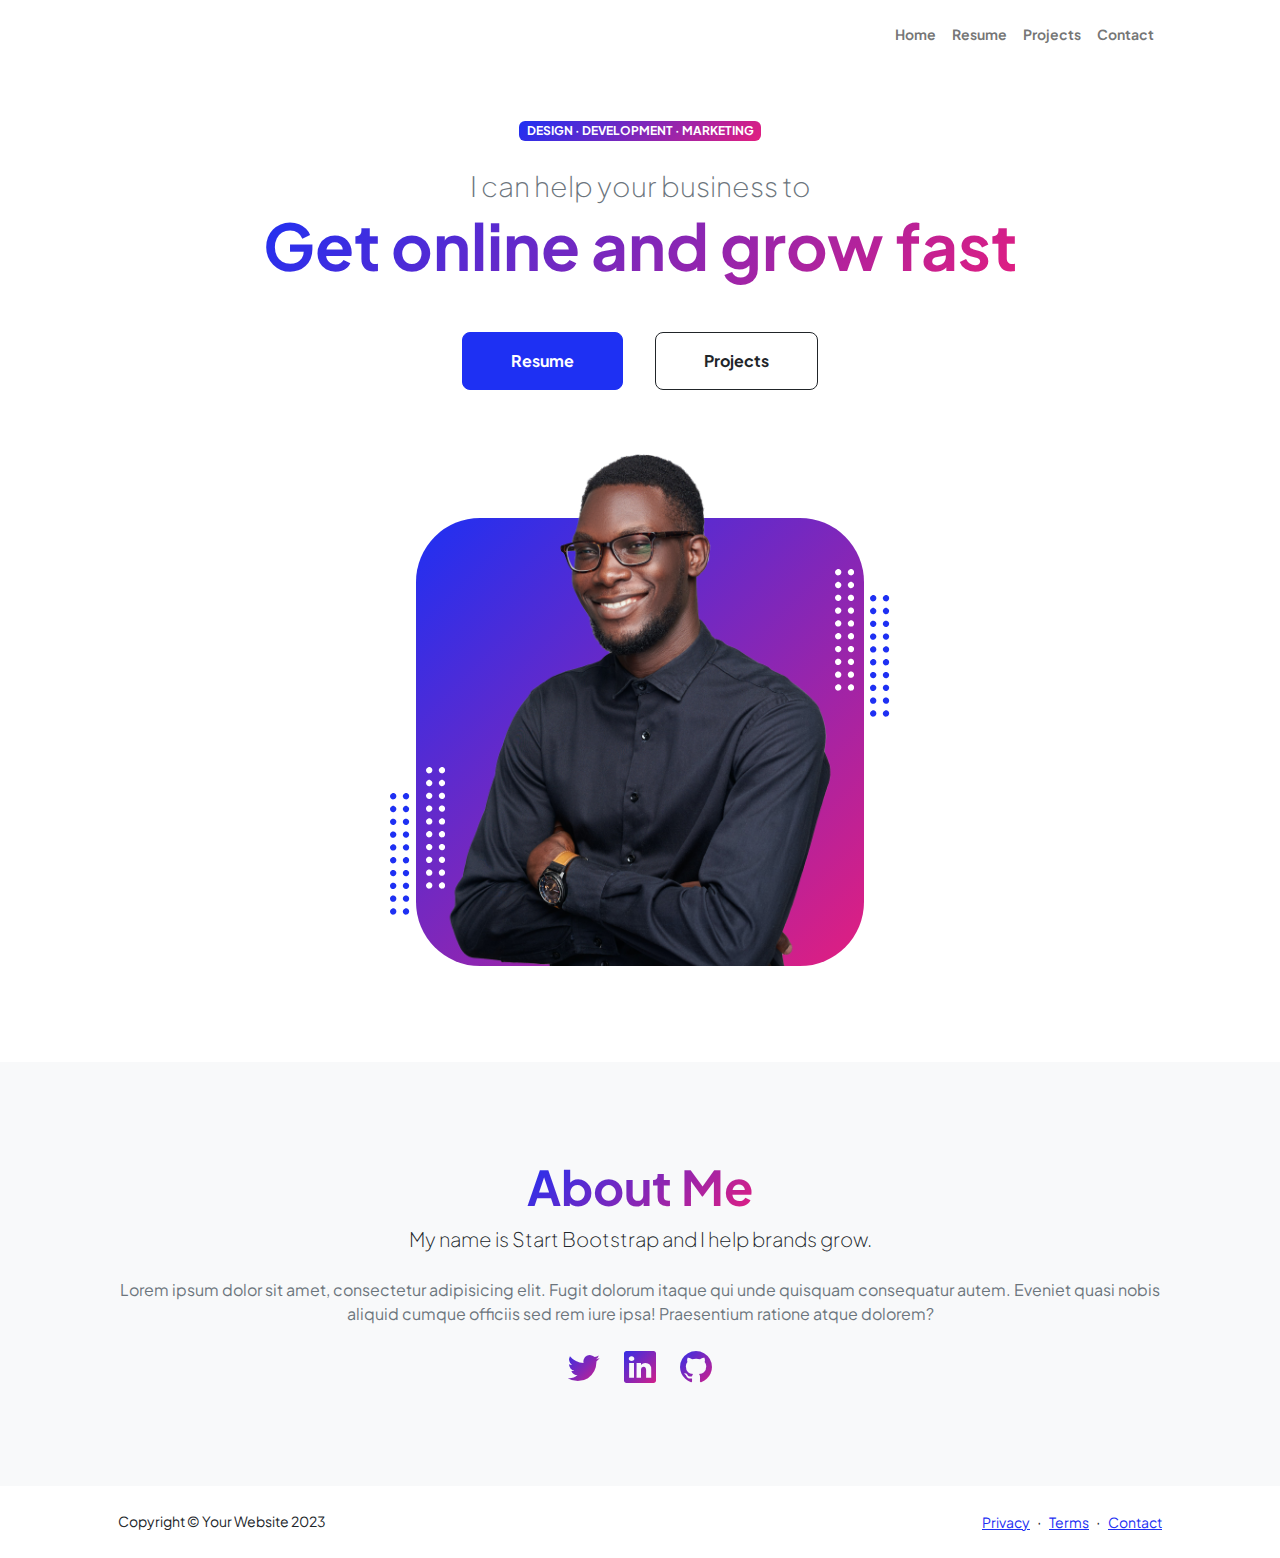
==== index.html @ 688fb5ac "subiendo el proyecto personal brand  html" ====
<!DOCTYPE html>
<html lang="en">
  <head>
    <meta charset="utf-8" />
    <meta
      name="viewport"
      content="width=device-width, initial-scale=1, shrink-to-fit=no"
    />
    <meta name="description" content="" />
    <meta name="author" content="" />
    <title>Personal - Start Bootstrap Theme</title>
    <!-- Favicon-->
    <link rel="icon" type="image/x-icon" href="assets/favicon.ico" />
    <!-- Custom Google font-->
    <link rel="preconnect" href="https://fonts.googleapis.com" />
    <link rel="preconnect" href="https://fonts.gstatic.com" crossorigin />
    <link
      href="https://fonts.googleapis.com/css2?family=Plus+Jakarta+Sans:wght@100;200;300;400;500;600;700;800;900&amp;display=swap"
      rel="stylesheet"
    />
    <!-- Bootstrap icons-->
    <link
      href="https://cdn.jsdelivr.net/npm/bootstrap-icons@1.8.1/font/bootstrap-icons.css"
      rel="stylesheet"
    />
    <!-- Core theme CSS (includes Bootstrap)-->
    <link href="css/styles.css" rel="stylesheet" />
  </head>
  <body class="d-flex flex-column h-100">
    <main class="flex-shrink-0">
      <!-- Navigation-->
      <nav class="navbar navbar-expand-lg navbar-light bg-white py-3">
        <div class="container px-5">
          <button
            class="navbar-toggler"
            type="button"
            data-bs-toggle="collapse"
            data-bs-target="#navbarSupportedContent"
            aria-controls="navbarSupportedContent"
            aria-expanded="false"
            aria-label="Toggle navigation"
          >
            <span class="navbar-toggler-icon"></span>
          </button>
          <div class="collapse navbar-collapse" id="navbarSupportedContent">
            <ul class="navbar-nav ms-auto mb-2 mb-lg-0 small fw-bolder">
              <li class="nav-item">
                <a class="nav-link" href="index.html">Home</a>
              </li>
              <li class="nav-item">
                <a class="nav-link" href="resume.html">Resume</a>
              </li>
              <li class="nav-item">
                <a class="nav-link" href="projects.html">Projects</a>
              </li>
              <li class="nav-item">
                <a class="nav-link" href="contact.html">Contact</a>
              </li>
            </ul>
          </div>
        </div>
      </nav>
      <!-- Header-->
      <header class="py-5">
        <div class="container px-5 pb-5">
          <div class="row gx-5 align-items-center">
            <div class="col-xxl-5">
              <!-- Header text content-->
              <div class="text-center text-xxl-start">
                <div
                  class="badge bg-gradient-primary-to-secondary text-white mb-4"
                >
                  <div class="text-uppercase">
                    Design &middot; Development &middot; Marketing
                  </div>
                </div>
                <div class="fs-3 fw-light text-muted">
                  I can help your business to
                </div>
                <h1 class="display-3 fw-bolder mb-5">
                  <span class="text-gradient d-inline"
                    >Get online and grow fast</span
                  >
                </h1>
                <div
                  class="d-grid gap-3 d-sm-flex justify-content-sm-center justify-content-xxl-start mb-3"
                >
                  <a
                    class="btn btn-primary btn-lg px-5 py-3 me-sm-3 fs-6 fw-bolder"
                    href="resume.html"
                    >Resume</a
                  >
                  <a
                    class="btn btn-outline-dark btn-lg px-5 py-3 fs-6 fw-bolder"
                    href="projects.html"
                    >Projects</a
                  >
                </div>
              </div>
            </div>
            <div class="col-xxl-7">
              <!-- Header profile picture-->
              <div class="d-flex justify-content-center mt-5 mt-xxl-0">
                <div class="profile bg-gradient-primary-to-secondary">
                  <!-- TIP: For best results, use a photo with a transparent background like the demo example below-->
                  <!-- Watch a tutorial on how to do this on YouTube (link)-->
                  <img class="profile-img" src="assets/profile.png" alt="..." />
                  <div class="dots-1">
                    <!-- SVG Dots-->
                    <svg
                      version="1.1"
                      xmlns="http://www.w3.org/2000/svg"
                      xmlns:xlink="http://www.w3.org/1999/xlink"
                      x="0px"
                      y="0px"
                      viewBox="0 0 191.6 1215.4"
                      style="enable-background: new 0 0 191.6 1215.4"
                      xml:space="preserve"
                    >
                      <g
                        transform="translate(0.000000,1280.000000) scale(0.100000,-0.100000)"
                      >
                        <path
                          d="M227.7,12788.6c-105-35-200-141-222-248c-43-206,163-412,369-369c155,32,275,190,260,339c-11,105-90,213-190,262        C383.7,12801.6,289.7,12808.6,227.7,12788.6z"
                        ></path>
                        <path
                          d="M1507.7,12788.6c-151-50-253-216-222-362c25-119,136-230,254-255c194-41,395,142,375,339c-11,105-90,213-190,262        C1663.7,12801.6,1569.7,12808.6,1507.7,12788.6z"
                        ></path>
                        <path
                          d="M227.7,11508.6c-105-35-200-141-222-248c-43-206,163-412,369-369c155,32,275,190,260,339c-11,105-90,213-190,262        C383.7,11521.6,289.7,11528.6,227.7,11508.6z"
                        ></path>
                        <path
                          d="M1507.7,11508.6c-151-50-253-216-222-362c25-119,136-230,254-255c194-41,395,142,375,339c-11,105-90,213-190,262        C1663.7,11521.6,1569.7,11528.6,1507.7,11508.6z"
                        ></path>
                        <path
                          d="M227.7,10228.6c-105-35-200-141-222-248c-43-206,163-412,369-369c155,32,275,190,260,339c-11,105-90,213-190,262        C383.7,10241.6,289.7,10248.6,227.7,10228.6z"
                        ></path>
                        <path
                          d="M1507.7,10228.6c-105-35-200-141-222-248c-43-206,163-412,369-369c155,32,275,190,260,339c-11,105-90,213-190,262        C1663.7,10241.6,1569.7,10248.6,1507.7,10228.6z"
                        ></path>
                        <path
                          d="M227.7,8948.6c-105-35-200-141-222-248c-43-206,163-412,369-369c155,32,275,190,260,339c-11,105-90,213-190,262        C383.7,8961.6,289.7,8968.6,227.7,8948.6z"
                        ></path>
                        <path
                          d="M1507.7,8948.6c-105-35-200-141-222-248c-43-206,163-412,369-369c155,32,275,190,260,339c-11,105-90,213-190,262        C1663.7,8961.6,1569.7,8968.6,1507.7,8948.6z"
                        ></path>
                        <path
                          d="M227.7,7668.6c-105-35-200-141-222-248c-43-206,163-412,369-369c155,32,275,190,260,339c-11,105-90,213-190,262        C383.7,7681.6,289.7,7688.6,227.7,7668.6z"
                        ></path>
                        <path
                          d="M1507.7,7668.6c-105-35-200-141-222-248c-43-206,163-412,369-369c155,32,275,190,260,339c-11,105-90,213-190,262        C1663.7,7681.6,1569.7,7688.6,1507.7,7668.6z"
                        ></path>
                        <path
                          d="M227.7,6388.6c-105-35-200-141-222-248c-43-206,163-412,369-369c155,32,275,190,260,339c-11,105-90,213-190,262        C383.7,6401.6,289.7,6408.6,227.7,6388.6z"
                        ></path>
                        <path
                          d="M1507.7,6388.6c-105-35-200-141-222-248c-43-206,163-412,369-369c155,32,275,190,260,339c-11,105-90,213-190,262        C1663.7,6401.6,1569.7,6408.6,1507.7,6388.6z"
                        ></path>
                        <path
                          d="M227.7,5108.6c-105-35-200-141-222-248c-43-206,163-412,369-369c155,32,275,190,260,339c-11,105-90,213-190,262        C383.7,5121.6,289.7,5128.6,227.7,5108.6z"
                        ></path>
                        <path
                          d="M1507.7,5108.6c-105-35-200-141-222-248c-43-206,163-412,369-369c155,32,275,190,260,339c-11,105-90,213-190,262        C1663.7,5121.6,1569.7,5128.6,1507.7,5108.6z"
                        ></path>
                        <path
                          d="M227.7,3828.6c-105-35-200-141-222-248c-43-206,163-412,369-369c155,32,275,190,260,339c-11,105-90,213-190,262        C383.7,3841.6,289.7,3848.6,227.7,3828.6z"
                        ></path>
                        <path
                          d="M1507.7,3828.6c-105-35-200-141-222-248c-43-206,163-412,369-369c155,32,275,190,260,339c-11,105-90,213-190,262        C1663.7,3841.6,1569.7,3848.6,1507.7,3828.6z"
                        ></path>
                        <path
                          d="M227.7,2548.6c-105-35-200-141-222-248c-43-206,163-412,369-369c155,32,275,190,260,339c-11,105-90,213-190,262        C383.7,2561.6,289.7,2568.6,227.7,2548.6z"
                        ></path>
                        <path
                          d="M1507.7,2548.6c-105-35-200-141-222-248c-43-206,163-412,369-369c155,32,275,190,260,339c-11,105-90,213-190,262        C1663.7,2561.6,1569.7,2568.6,1507.7,2548.6z"
                        ></path>
                        <path
                          d="M227.7,1268.6c-105-35-200-141-222-248c-43-206,163-412,369-369c155,32,275,190,260,339c-11,105-90,213-190,262        C383.7,1281.6,289.7,1288.6,227.7,1268.6z"
                        ></path>
                        <path
                          d="M1507.7,1268.6c-105-35-200-141-222-248c-43-206,163-412,369-369c155,32,275,190,260,339c-11,105-90,213-190,262        C1663.7,1281.6,1569.7,1288.6,1507.7,1268.6z"
                        ></path>
                      </g>
                    </svg>
                    <!-- END of SVG dots-->
                  </div>
                  <div class="dots-2">
                    <!-- SVG Dots-->
                    <svg
                      version="1.1"
                      xmlns="http://www.w3.org/2000/svg"
                      xmlns:xlink="http://www.w3.org/1999/xlink"
                      x="0px"
                      y="0px"
                      viewBox="0 0 191.6 1215.4"
                      style="enable-background: new 0 0 191.6 1215.4"
                      xml:space="preserve"
                    >
                      <g
                        transform="translate(0.000000,1280.000000) scale(0.100000,-0.100000)"
                      >
                        <path
                          d="M227.7,12788.6c-105-35-200-141-222-248c-43-206,163-412,369-369c155,32,275,190,260,339c-11,105-90,213-190,262        C383.7,12801.6,289.7,12808.6,227.7,12788.6z"
                        ></path>
                        <path
                          d="M1507.7,12788.6c-151-50-253-216-222-362c25-119,136-230,254-255c194-41,395,142,375,339c-11,105-90,213-190,262        C1663.7,12801.6,1569.7,12808.6,1507.7,12788.6z"
                        ></path>
                        <path
                          d="M227.7,11508.6c-105-35-200-141-222-248c-43-206,163-412,369-369c155,32,275,190,260,339c-11,105-90,213-190,262        C383.7,11521.6,289.7,11528.6,227.7,11508.6z"
                        ></path>
                        <path
                          d="M1507.7,11508.6c-151-50-253-216-222-362c25-119,136-230,254-255c194-41,395,142,375,339c-11,105-90,213-190,262        C1663.7,11521.6,1569.7,11528.6,1507.7,11508.6z"
                        ></path>
                        <path
                          d="M227.7,10228.6c-105-35-200-141-222-248c-43-206,163-412,369-369c155,32,275,190,260,339c-11,105-90,213-190,262        C383.7,10241.6,289.7,10248.6,227.7,10228.6z"
                        ></path>
                        <path
                          d="M1507.7,10228.6c-105-35-200-141-222-248c-43-206,163-412,369-369c155,32,275,190,260,339c-11,105-90,213-190,262        C1663.7,10241.6,1569.7,10248.6,1507.7,10228.6z"
                        ></path>
                        <path
                          d="M227.7,8948.6c-105-35-200-141-222-248c-43-206,163-412,369-369c155,32,275,190,260,339c-11,105-90,213-190,262        C383.7,8961.6,289.7,8968.6,227.7,8948.6z"
                        ></path>
                        <path
                          d="M1507.7,8948.6c-105-35-200-141-222-248c-43-206,163-412,369-369c155,32,275,190,260,339c-11,105-90,213-190,262        C1663.7,8961.6,1569.7,8968.6,1507.7,8948.6z"
                        ></path>
                        <path
                          d="M227.7,7668.6c-105-35-200-141-222-248c-43-206,163-412,369-369c155,32,275,190,260,339c-11,105-90,213-190,262        C383.7,7681.6,289.7,7688.6,227.7,7668.6z"
                        ></path>
                        <path
                          d="M1507.7,7668.6c-105-35-200-141-222-248c-43-206,163-412,369-369c155,32,275,190,260,339c-11,105-90,213-190,262        C1663.7,7681.6,1569.7,7688.6,1507.7,7668.6z"
                        ></path>
                        <path
                          d="M227.7,6388.6c-105-35-200-141-222-248c-43-206,163-412,369-369c155,32,275,190,260,339c-11,105-90,213-190,262        C383.7,6401.6,289.7,6408.6,227.7,6388.6z"
                        ></path>
                        <path
                          d="M1507.7,6388.6c-105-35-200-141-222-248c-43-206,163-412,369-369c155,32,275,190,260,339c-11,105-90,213-190,262        C1663.7,6401.6,1569.7,6408.6,1507.7,6388.6z"
                        ></path>
                        <path
                          d="M227.7,5108.6c-105-35-200-141-222-248c-43-206,163-412,369-369c155,32,275,190,260,339c-11,105-90,213-190,262        C383.7,5121.6,289.7,5128.6,227.7,5108.6z"
                        ></path>
                        <path
                          d="M1507.7,5108.6c-105-35-200-141-222-248c-43-206,163-412,369-369c155,32,275,190,260,339c-11,105-90,213-190,262        C1663.7,5121.6,1569.7,5128.6,1507.7,5108.6z"
                        ></path>
                        <path
                          d="M227.7,3828.6c-105-35-200-141-222-248c-43-206,163-412,369-369c155,32,275,190,260,339c-11,105-90,213-190,262        C383.7,3841.6,289.7,3848.6,227.7,3828.6z"
                        ></path>
                        <path
                          d="M1507.7,3828.6c-105-35-200-141-222-248c-43-206,163-412,369-369c155,32,275,190,260,339c-11,105-90,213-190,262        C1663.7,3841.6,1569.7,3848.6,1507.7,3828.6z"
                        ></path>
                        <path
                          d="M227.7,2548.6c-105-35-200-141-222-248c-43-206,163-412,369-369c155,32,275,190,260,339c-11,105-90,213-190,262        C383.7,2561.6,289.7,2568.6,227.7,2548.6z"
                        ></path>
                        <path
                          d="M1507.7,2548.6c-105-35-200-141-222-248c-43-206,163-412,369-369c155,32,275,190,260,339c-11,105-90,213-190,262        C1663.7,2561.6,1569.7,2568.6,1507.7,2548.6z"
                        ></path>
                        <path
                          d="M227.7,1268.6c-105-35-200-141-222-248c-43-206,163-412,369-369c155,32,275,190,260,339c-11,105-90,213-190,262        C383.7,1281.6,289.7,1288.6,227.7,1268.6z"
                        ></path>
                        <path
                          d="M1507.7,1268.6c-105-35-200-141-222-248c-43-206,163-412,369-369c155,32,275,190,260,339c-11,105-90,213-190,262        C1663.7,1281.6,1569.7,1288.6,1507.7,1268.6z"
                        ></path>
                      </g>
                    </svg>
                    <!-- END of SVG dots-->
                  </div>
                  <div class="dots-3">
                    <!-- SVG Dots-->
                    <svg
                      version="1.1"
                      xmlns="http://www.w3.org/2000/svg"
                      xmlns:xlink="http://www.w3.org/1999/xlink"
                      x="0px"
                      y="0px"
                      viewBox="0 0 191.6 1215.4"
                      style="enable-background: new 0 0 191.6 1215.4"
                      xml:space="preserve"
                    >
                      <g
                        transform="translate(0.000000,1280.000000) scale(0.100000,-0.100000)"
                      >
                        <path
                          d="M227.7,12788.6c-105-35-200-141-222-248c-43-206,163-412,369-369c155,32,275,190,260,339c-11,105-90,213-190,262        C383.7,12801.6,289.7,12808.6,227.7,12788.6z"
                        ></path>
                        <path
                          d="M1507.7,12788.6c-151-50-253-216-222-362c25-119,136-230,254-255c194-41,395,142,375,339c-11,105-90,213-190,262        C1663.7,12801.6,1569.7,12808.6,1507.7,12788.6z"
                        ></path>
                        <path
                          d="M227.7,11508.6c-105-35-200-141-222-248c-43-206,163-412,369-369c155,32,275,190,260,339c-11,105-90,213-190,262        C383.7,11521.6,289.7,11528.6,227.7,11508.6z"
                        ></path>
                        <path
                          d="M1507.7,11508.6c-151-50-253-216-222-362c25-119,136-230,254-255c194-41,395,142,375,339c-11,105-90,213-190,262        C1663.7,11521.6,1569.7,11528.6,1507.7,11508.6z"
                        ></path>
                        <path
                          d="M227.7,10228.6c-105-35-200-141-222-248c-43-206,163-412,369-369c155,32,275,190,260,339c-11,105-90,213-190,262        C383.7,10241.6,289.7,10248.6,227.7,10228.6z"
                        ></path>
                        <path
                          d="M1507.7,10228.6c-105-35-200-141-222-248c-43-206,163-412,369-369c155,32,275,190,260,339c-11,105-90,213-190,262        C1663.7,10241.6,1569.7,10248.6,1507.7,10228.6z"
                        ></path>
                        <path
                          d="M227.7,8948.6c-105-35-200-141-222-248c-43-206,163-412,369-369c155,32,275,190,260,339c-11,105-90,213-190,262        C383.7,8961.6,289.7,8968.6,227.7,8948.6z"
                        ></path>
                        <path
                          d="M1507.7,8948.6c-105-35-200-141-222-248c-43-206,163-412,369-369c155,32,275,190,260,339c-11,105-90,213-190,262        C1663.7,8961.6,1569.7,8968.6,1507.7,8948.6z"
                        ></path>
                        <path
                          d="M227.7,7668.6c-105-35-200-141-222-248c-43-206,163-412,369-369c155,32,275,190,260,339c-11,105-90,213-190,262        C383.7,7681.6,289.7,7688.6,227.7,7668.6z"
                        ></path>
                        <path
                          d="M1507.7,7668.6c-105-35-200-141-222-248c-43-206,163-412,369-369c155,32,275,190,260,339c-11,105-90,213-190,262        C1663.7,7681.6,1569.7,7688.6,1507.7,7668.6z"
                        ></path>
                        <path
                          d="M227.7,6388.6c-105-35-200-141-222-248c-43-206,163-412,369-369c155,32,275,190,260,339c-11,105-90,213-190,262        C383.7,6401.6,289.7,6408.6,227.7,6388.6z"
                        ></path>
                        <path
                          d="M1507.7,6388.6c-105-35-200-141-222-248c-43-206,163-412,369-369c155,32,275,190,260,339c-11,105-90,213-190,262        C1663.7,6401.6,1569.7,6408.6,1507.7,6388.6z"
                        ></path>
                        <path
                          d="M227.7,5108.6c-105-35-200-141-222-248c-43-206,163-412,369-369c155,32,275,190,260,339c-11,105-90,213-190,262        C383.7,5121.6,289.7,5128.6,227.7,5108.6z"
                        ></path>
                        <path
                          d="M1507.7,5108.6c-105-35-200-141-222-248c-43-206,163-412,369-369c155,32,275,190,260,339c-11,105-90,213-190,262        C1663.7,5121.6,1569.7,5128.6,1507.7,5108.6z"
                        ></path>
                        <path
                          d="M227.7,3828.6c-105-35-200-141-222-248c-43-206,163-412,369-369c155,32,275,190,260,339c-11,105-90,213-190,262        C383.7,3841.6,289.7,3848.6,227.7,3828.6z"
                        ></path>
                        <path
                          d="M1507.7,3828.6c-105-35-200-141-222-248c-43-206,163-412,369-369c155,32,275,190,260,339c-11,105-90,213-190,262        C1663.7,3841.6,1569.7,3848.6,1507.7,3828.6z"
                        ></path>
                        <path
                          d="M227.7,2548.6c-105-35-200-141-222-248c-43-206,163-412,369-369c155,32,275,190,260,339c-11,105-90,213-190,262        C383.7,2561.6,289.7,2568.6,227.7,2548.6z"
                        ></path>
                        <path
                          d="M1507.7,2548.6c-105-35-200-141-222-248c-43-206,163-412,369-369c155,32,275,190,260,339c-11,105-90,213-190,262        C1663.7,2561.6,1569.7,2568.6,1507.7,2548.6z"
                        ></path>
                        <path
                          d="M227.7,1268.6c-105-35-200-141-222-248c-43-206,163-412,369-369c155,32,275,190,260,339c-11,105-90,213-190,262        C383.7,1281.6,289.7,1288.6,227.7,1268.6z"
                        ></path>
                        <path
                          d="M1507.7,1268.6c-105-35-200-141-222-248c-43-206,163-412,369-369c155,32,275,190,260,339c-11,105-90,213-190,262        C1663.7,1281.6,1569.7,1288.6,1507.7,1268.6z"
                        ></path>
                      </g>
                    </svg>
                    <!-- END of SVG dots-->
                  </div>
                  <div class="dots-4">
                    <!-- SVG Dots-->
                    <svg
                      version="1.1"
                      xmlns="http://www.w3.org/2000/svg"
                      xmlns:xlink="http://www.w3.org/1999/xlink"
                      x="0px"
                      y="0px"
                      viewBox="0 0 191.6 1215.4"
                      style="enable-background: new 0 0 191.6 1215.4"
                      xml:space="preserve"
                    >
                      <g
                        transform="translate(0.000000,1280.000000) scale(0.100000,-0.100000)"
                      >
                        <path
                          d="M227.7,12788.6c-105-35-200-141-222-248c-43-206,163-412,369-369c155,32,275,190,260,339c-11,105-90,213-190,262        C383.7,12801.6,289.7,12808.6,227.7,12788.6z"
                        ></path>
                        <path
                          d="M1507.7,12788.6c-151-50-253-216-222-362c25-119,136-230,254-255c194-41,395,142,375,339c-11,105-90,213-190,262        C1663.7,12801.6,1569.7,12808.6,1507.7,12788.6z"
                        ></path>
                        <path
                          d="M227.7,11508.6c-105-35-200-141-222-248c-43-206,163-412,369-369c155,32,275,190,260,339c-11,105-90,213-190,262        C383.7,11521.6,289.7,11528.6,227.7,11508.6z"
                        ></path>
                        <path
                          d="M1507.7,11508.6c-151-50-253-216-222-362c25-119,136-230,254-255c194-41,395,142,375,339c-11,105-90,213-190,262        C1663.7,11521.6,1569.7,11528.6,1507.7,11508.6z"
                        ></path>
                        <path
                          d="M227.7,10228.6c-105-35-200-141-222-248c-43-206,163-412,369-369c155,32,275,190,260,339c-11,105-90,213-190,262        C383.7,10241.6,289.7,10248.6,227.7,10228.6z"
                        ></path>
                        <path
                          d="M1507.7,10228.6c-105-35-200-141-222-248c-43-206,163-412,369-369c155,32,275,190,260,339c-11,105-90,213-190,262        C1663.7,10241.6,1569.7,10248.6,1507.7,10228.6z"
                        ></path>
                        <path
                          d="M227.7,8948.6c-105-35-200-141-222-248c-43-206,163-412,369-369c155,32,275,190,260,339c-11,105-90,213-190,262        C383.7,8961.6,289.7,8968.6,227.7,8948.6z"
                        ></path>
                        <path
                          d="M1507.7,8948.6c-105-35-200-141-222-248c-43-206,163-412,369-369c155,32,275,190,260,339c-11,105-90,213-190,262        C1663.7,8961.6,1569.7,8968.6,1507.7,8948.6z"
                        ></path>
                        <path
                          d="M227.7,7668.6c-105-35-200-141-222-248c-43-206,163-412,369-369c155,32,275,190,260,339c-11,105-90,213-190,262        C383.7,7681.6,289.7,7688.6,227.7,7668.6z"
                        ></path>
                        <path
                          d="M1507.7,7668.6c-105-35-200-141-222-248c-43-206,163-412,369-369c155,32,275,190,260,339c-11,105-90,213-190,262        C1663.7,7681.6,1569.7,7688.6,1507.7,7668.6z"
                        ></path>
                        <path
                          d="M227.7,6388.6c-105-35-200-141-222-248c-43-206,163-412,369-369c155,32,275,190,260,339c-11,105-90,213-190,262        C383.7,6401.6,289.7,6408.6,227.7,6388.6z"
                        ></path>
                        <path
                          d="M1507.7,6388.6c-105-35-200-141-222-248c-43-206,163-412,369-369c155,32,275,190,260,339c-11,105-90,213-190,262        C1663.7,6401.6,1569.7,6408.6,1507.7,6388.6z"
                        ></path>
                        <path
                          d="M227.7,5108.6c-105-35-200-141-222-248c-43-206,163-412,369-369c155,32,275,190,260,339c-11,105-90,213-190,262        C383.7,5121.6,289.7,5128.6,227.7,5108.6z"
                        ></path>
                        <path
                          d="M1507.7,5108.6c-105-35-200-141-222-248c-43-206,163-412,369-369c155,32,275,190,260,339c-11,105-90,213-190,262        C1663.7,5121.6,1569.7,5128.6,1507.7,5108.6z"
                        ></path>
                        <path
                          d="M227.7,3828.6c-105-35-200-141-222-248c-43-206,163-412,369-369c155,32,275,190,260,339c-11,105-90,213-190,262        C383.7,3841.6,289.7,3848.6,227.7,3828.6z"
                        ></path>
                        <path
                          d="M1507.7,3828.6c-105-35-200-141-222-248c-43-206,163-412,369-369c155,32,275,190,260,339c-11,105-90,213-190,262        C1663.7,3841.6,1569.7,3848.6,1507.7,3828.6z"
                        ></path>
                        <path
                          d="M227.7,2548.6c-105-35-200-141-222-248c-43-206,163-412,369-369c155,32,275,190,260,339c-11,105-90,213-190,262        C383.7,2561.6,289.7,2568.6,227.7,2548.6z"
                        ></path>
                        <path
                          d="M1507.7,2548.6c-105-35-200-141-222-248c-43-206,163-412,369-369c155,32,275,190,260,339c-11,105-90,213-190,262        C1663.7,2561.6,1569.7,2568.6,1507.7,2548.6z"
                        ></path>
                        <path
                          d="M227.7,1268.6c-105-35-200-141-222-248c-43-206,163-412,369-369c155,32,275,190,260,339c-11,105-90,213-190,262        C383.7,1281.6,289.7,1288.6,227.7,1268.6z"
                        ></path>
                        <path
                          d="M1507.7,1268.6c-105-35-200-141-222-248c-43-206,163-412,369-369c155,32,275,190,260,339c-11,105-90,213-190,262        C1663.7,1281.6,1569.7,1288.6,1507.7,1268.6z"
                        ></path>
                      </g>
                    </svg>
                    <!-- END of SVG dots-->
                  </div>
                </div>
              </div>
            </div>
          </div>
        </div>
      </header>
      <!-- About Section-->
      <section class="bg-light py-5">
        <div class="container px-5">
          <div class="row gx-5 justify-content-center">
            <div class="col-xxl-8">
              <div class="text-center my-5">
                <h2 class="display-5 fw-bolder">
                  <span class="text-gradient d-inline">About Me</span>
                </h2>
                <p class="lead fw-light mb-4">
                  My name is Start Bootstrap and I help brands grow.
                </p>
                <p class="text-muted">
                  Lorem ipsum dolor sit amet, consectetur adipisicing elit.
                  Fugit dolorum itaque qui unde quisquam consequatur autem.
                  Eveniet quasi nobis aliquid cumque officiis sed rem iure ipsa!
                  Praesentium ratione atque dolorem?
                </p>
                <div class="d-flex justify-content-center fs-2 gap-4">
                  <a class="text-gradient" href="#!"
                    ><i class="bi bi-twitter"></i
                  ></a>
                  <a class="text-gradient" href="#!"
                    ><i class="bi bi-linkedin"></i
                  ></a>
                  <a class="text-gradient" href="#!"
                    ><i class="bi bi-github"></i
                  ></a>
                </div>
              </div>
            </div>
          </div>
        </div>
      </section>
    </main>
    <!-- Footer-->
    <footer class="bg-white py-4 mt-auto">
      <div class="container px-5">
        <div
          class="row align-items-center justify-content-between flex-column flex-sm-row"
        >
          <div class="col-auto">
            <div class="small m-0">Copyright &copy; Your Website 2023</div>
          </div>
          <div class="col-auto">
            <a class="small" href="#!">Privacy</a>
            <span class="mx-1">&middot;</span>
            <a class="small" href="#!">Terms</a>
            <span class="mx-1">&middot;</span>
            <a class="small" href="#!">Contact</a>
          </div>
        </div>
      </div>
    </footer>
    <!-- Bootstrap core JS-->
    <script src="https://cdn.jsdelivr.net/npm/bootstrap@5.2.3/dist/js/bootstrap.bundle.min.js"></script>
    <!-- Core theme JS-->
    <script src="js/scripts.js"></script>
  </body>
</html>
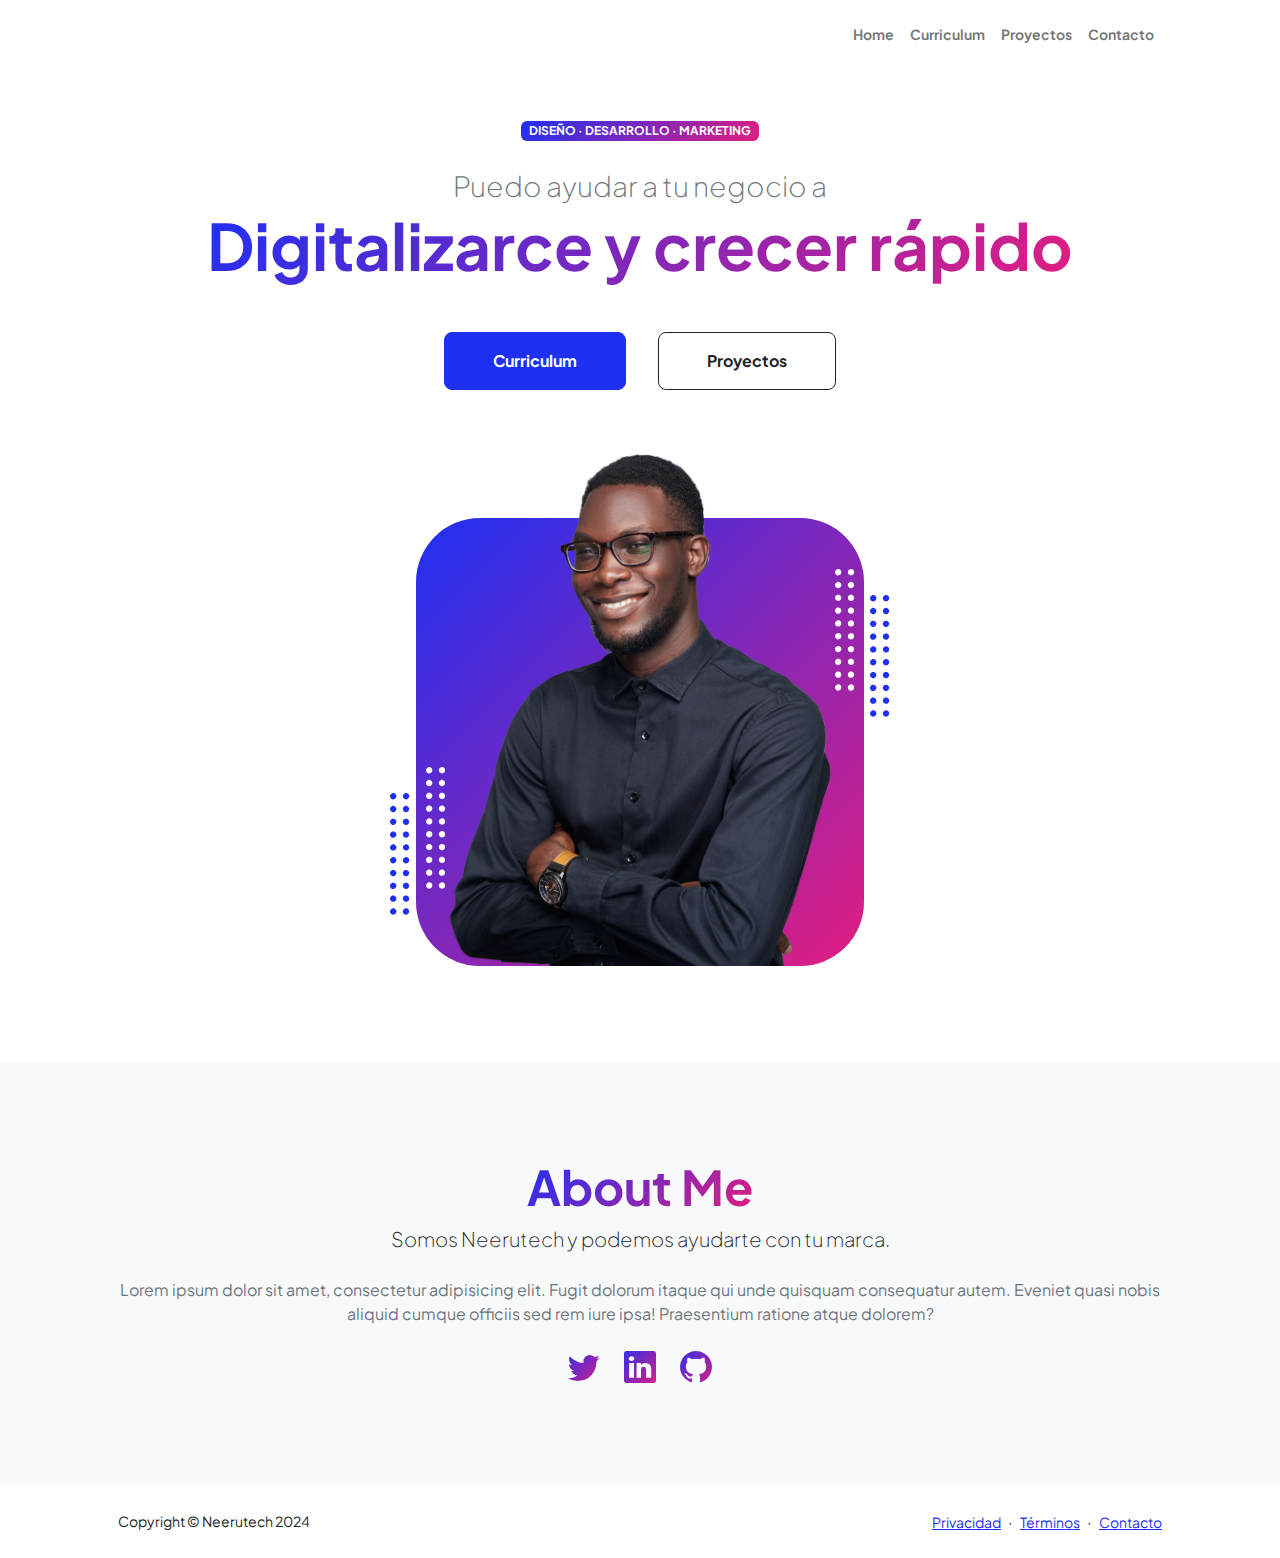
==== commit ddcaf1d2: "arreglos de la web y pasando todo a español" ====
--- a/index.html
+++ b/index.html
@@ -8,7 +8,7 @@
     />
     <meta name="description" content="" />
     <meta name="author" content="" />
-    <title>Personal - Start Bootstrap Theme</title>
+    <title>Marca Personal - Sitio Web para mostrar tus habilidades</title>
     <!-- Favicon-->
     <link rel="icon" type="image/x-icon" href="assets/favicon.ico" />
     <!-- Custom Google font-->
@@ -48,13 +48,13 @@
                 <a class="nav-link" href="index.html">Home</a>
               </li>
               <li class="nav-item">
-                <a class="nav-link" href="resume.html">Resume</a>
+                <a class="nav-link" href="resume.html">Curriculum</a>
               </li>
               <li class="nav-item">
-                <a class="nav-link" href="projects.html">Projects</a>
+                <a class="nav-link" href="projects.html">Proyectos</a>
               </li>
               <li class="nav-item">
-                <a class="nav-link" href="contact.html">Contact</a>
+                <a class="nav-link" href="contact.html">Contacto</a>
               </li>
             </ul>
           </div>
@@ -71,15 +71,15 @@
                   class="badge bg-gradient-primary-to-secondary text-white mb-4"
                 >
                   <div class="text-uppercase">
-                    Design &middot; Development &middot; Marketing
+                    Diseño &middot; Desarrollo &middot; Marketing
                   </div>
                 </div>
                 <div class="fs-3 fw-light text-muted">
-                  I can help your business to
+                  Puedo ayudar a tu negocio a
                 </div>
                 <h1 class="display-3 fw-bolder mb-5">
                   <span class="text-gradient d-inline"
-                    >Get online and grow fast</span
+                    >Digitalizarce y crecer rápido</span
                   >
                 </h1>
                 <div
@@ -88,12 +88,12 @@
                   <a
                     class="btn btn-primary btn-lg px-5 py-3 me-sm-3 fs-6 fw-bolder"
                     href="resume.html"
-                    >Resume</a
+                    >Curriculum</a
                   >
                   <a
                     class="btn btn-outline-dark btn-lg px-5 py-3 fs-6 fw-bolder"
                     href="projects.html"
-                    >Projects</a
+                    >Proyectos</a
                   >
                 </div>
               </div>
@@ -437,7 +437,7 @@
                   <span class="text-gradient d-inline">About Me</span>
                 </h2>
                 <p class="lead fw-light mb-4">
-                  My name is Start Bootstrap and I help brands grow.
+                  Somos Neerutech y podemos ayudarte con tu marca.
                 </p>
                 <p class="text-muted">
                   Lorem ipsum dolor sit amet, consectetur adipisicing elit.
@@ -469,14 +469,14 @@
           class="row align-items-center justify-content-between flex-column flex-sm-row"
         >
           <div class="col-auto">
-            <div class="small m-0">Copyright &copy; Your Website 2023</div>
+            <div class="small m-0">Copyright &copy; Neerutech 2024</div>
           </div>
           <div class="col-auto">
-            <a class="small" href="#!">Privacy</a>
+            <a class="small" href="#!">Privacidad</a>
             <span class="mx-1">&middot;</span>
-            <a class="small" href="#!">Terms</a>
+            <a class="small" href="#!">Términos</a>
             <span class="mx-1">&middot;</span>
-            <a class="small" href="#!">Contact</a>
+            <a class="small" href="#!">Contacto</a>
           </div>
         </div>
       </div>
